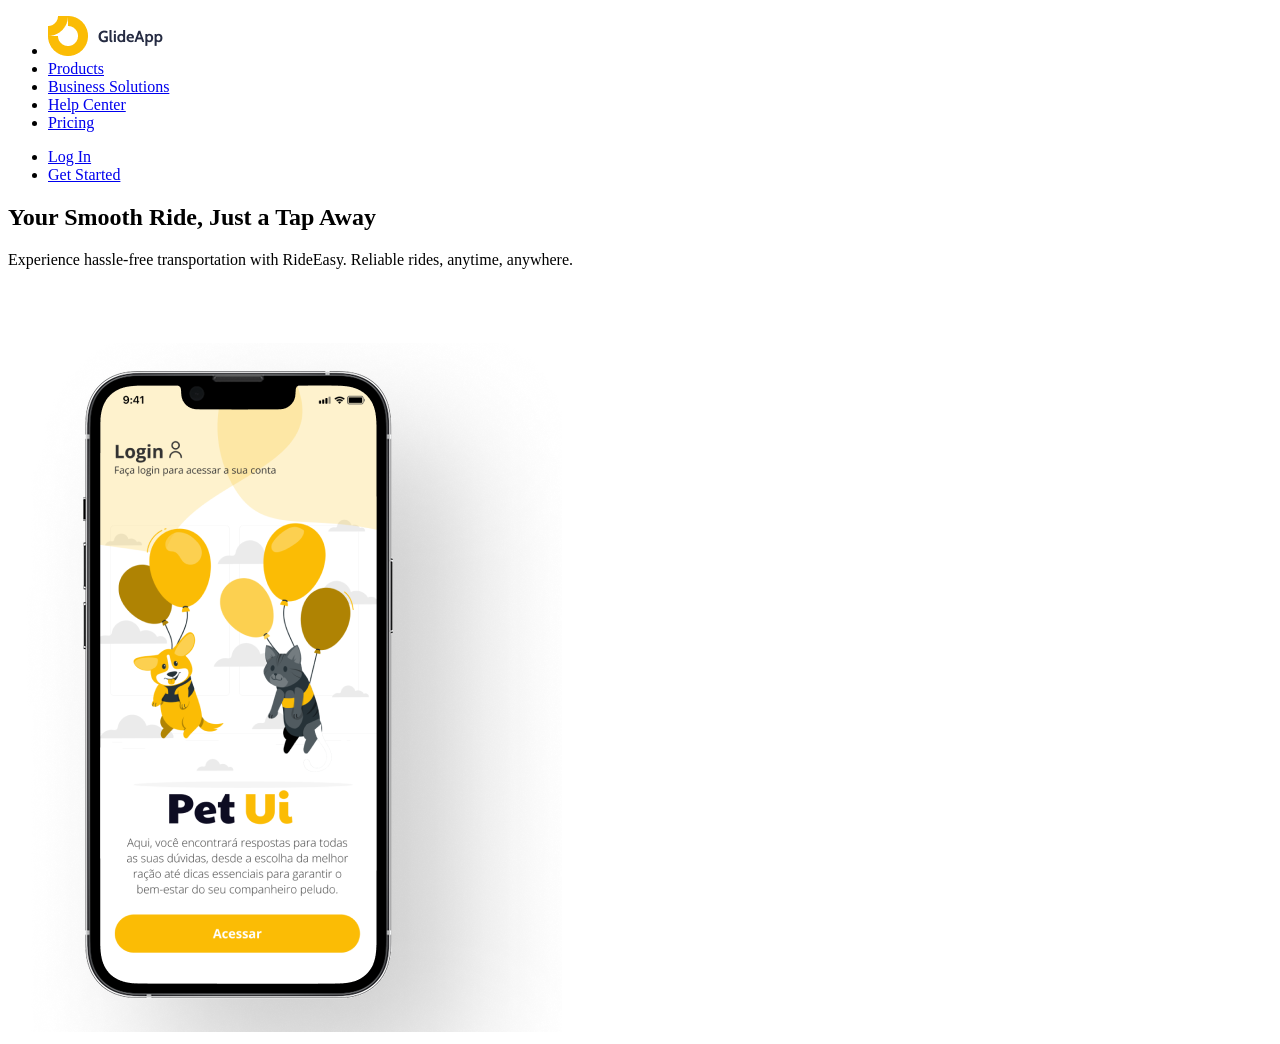
==== atv-taxi/index.html @ 649977d0 "Add initial HTML structure for taxi" ====
<!doctype html>
<html lang="en">
  <head>
    <meta charset="UTF-8" />
    <meta name="viewport" content="width=device-width, initial-scale=1.0" />
    <title>Taxi</title>
    <link rel="stylesheet" href="css/reset.css" />
    <link rel="stylesheet" href="css/styles.css" />
  </head>

  <body>
    <header>
      <nav>
        <ul>
          <li>
            <a href="index.html">
              <img src="img/images/logo-glide-app.png" alt="logo" />
            </a>
          </li>
          <li>
            <a href="#">Products</a>
          </li>
          <li>
            <a href="#">Business Solutions</a>
          </li>
          <li>
            <a href="#">Help Center</a>
          </li>
          <li>
            <a href="#">Pricing</a>
          </li>
        </ul>
        <ul>
          <li class="fonte-amarelo">
            <a href="#">Log In</a>
          </li>
          <li class="botao-amarelo">
            <a href="#">Get Started</a>
          </li>
        </ul>
      </nav>
    </header>
    <main>
      <section class="banner">
        <div class="texto">
          <h2>Your Smooth Ride, Just a Tap Away</h2>
          <p>
            Experience hassle-free transportation with RideEasy. Reliable rides, anytime, anywhere.
          </p>
          <p class="buttons">
            <a href="#"><img src="img/images/icon-button-google.svg" alt="icon" /></a>
            <a href="#"><img src="img/images/icon-apple-ios.svg" alt="" /></a>
          </p>
        </div>
        <div class="image,">
          <img src="img/images/iphone-pet-ui.png" alt="">
        </div>
      </section>
    </main>
  </body>
</html>
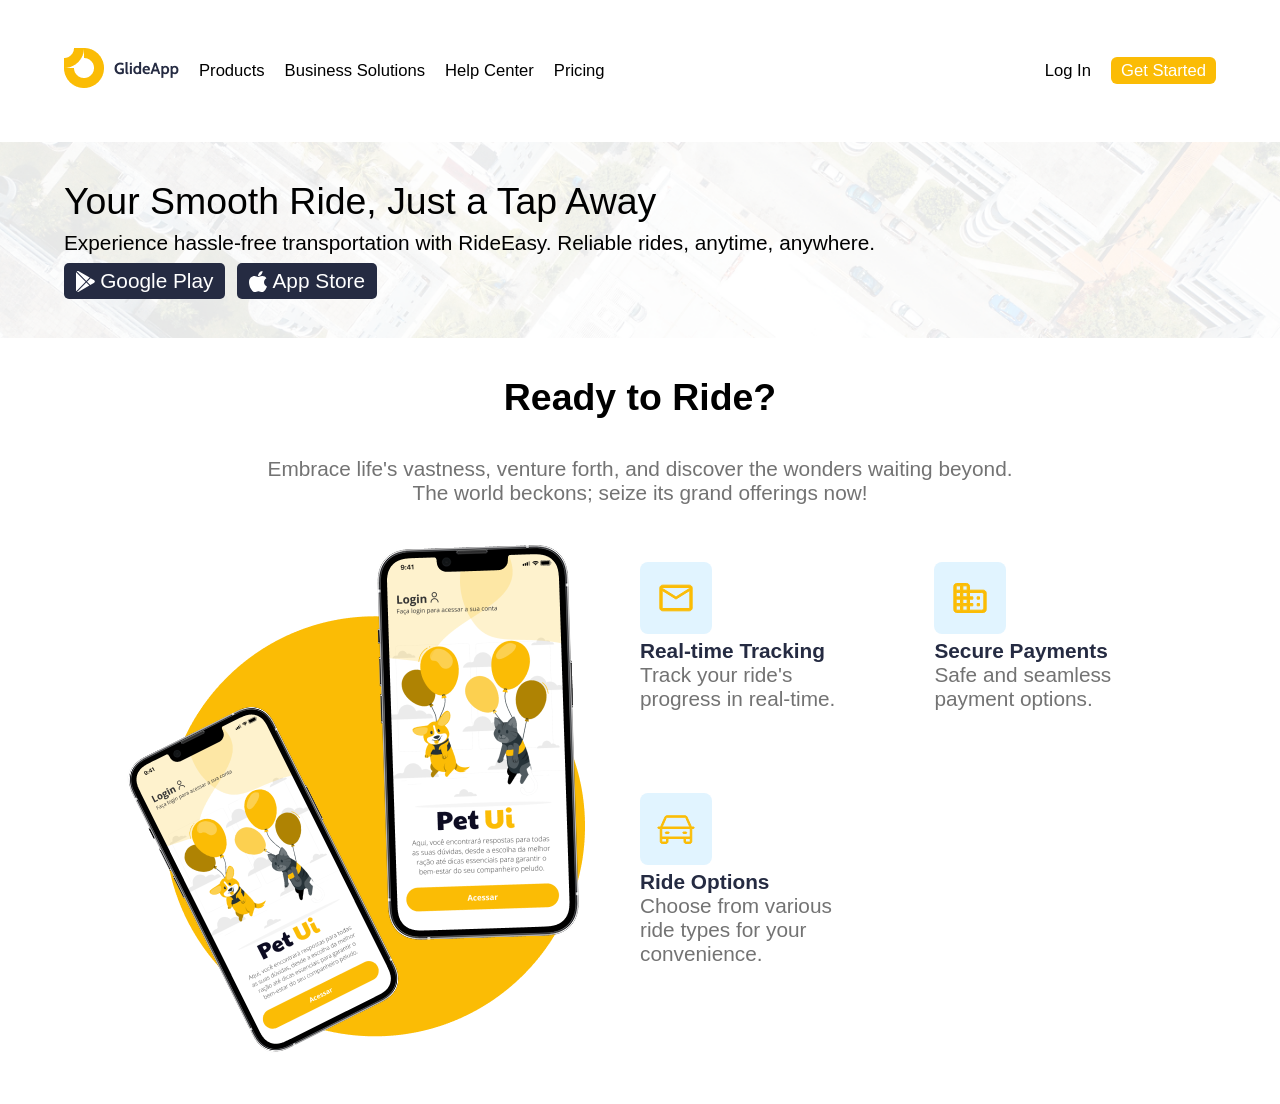
==== commit 95e360b3: "atualizações" ====
--- a/atv-taxi/index.html
+++ b/atv-taxi/index.html
@@ -45,15 +45,51 @@
         <div class="texto">
           <h2>Your Smooth Ride, Just a Tap Away</h2>
           <p>
-            Experience hassle-free transportation with RideEasy. Reliable rides, anytime, anywhere.
+            Experience hassle-free transportation with RideEasy. Reliable rides,
+            anytime, anywhere.
           </p>
           <p class="buttons">
-            <a href="#"><img src="img/images/icon-button-google.svg" alt="icon" /></a>
-            <a href="#"><img src="img/images/icon-apple-ios.svg" alt="" /></a>
+            <a href="#">
+              <img src="img/images/icon-button-google.svg" alt="icon" />
+              <span>Google Play</span>
+            </a>
+
+            <a href="#">
+              <img src="img/images/icon-apple-ios.svg" alt="" />
+              <span>App Store</span>
+            </a>
           </p>
         </div>
-        <div class="image,">
-          <img src="img/images/iphone-pet-ui.png" alt="">
+        <div class="imagem">
+          <img src="img/images/iphone-pet-ui.png" alt="phone" />
+        </div>
+      </section>
+      <section class="ready">
+        <h2>Ready to Ride?</h2>
+        <p>Embrace life's vastness, venture forth, and discover the wonders waiting beyond. The world beckons; seize its grand offerings now!</p>
+        <div>
+          <div class="imagem">                
+            <img src="img/images/smartphones-pet-uis.png" alt="phone">
+          </div>
+          <div class="lista">
+            <ul>
+              <li>
+                <img src="img/images/icon-back-blue-letter.svg" alt="carta">
+                <h3>Real-time Tracking</h3>
+                <p>Track your ride's progress in real-time.</p>
+              </li>
+              <li>
+                <img src="img/images/icon-back-blue-building.svg" alt="building">
+                <h3>Secure Payments</h3>
+                <p>Safe and seamless payment options.</p>
+              </li>
+              <li>
+                <img src="img/images/icon-back-blue-car.svg" alt="car">
+                <h3>Ride Options</h3>
+                <p>Choose from various ride types for your convenience.</p>
+              </li>
+            </ul>
+          </div>
         </div>
       </section>
     </main>
--- a/atv-taxi/css/styles.css
+++ b/atv-taxi/css/styles.css
@@ -0,0 +1,165 @@
+html {
+  font-size: clamp(1rem, calc(0.5rem + 1vw), 4rem);
+  font-family: 'Trebuchet MS', 'Lucida Sans Unicode', 'Lucida Grande', 'Lucida Sans', Arial, sans-serif;
+}
+
+header {
+  text-align: center;
+  padding: 3vw 5vw 3vw 5vw;
+}
+
+header nav ul li {
+  margin: 10px 0px;
+}
+
+header nav ul li fonte-amarelo {
+  color: #fbbc05;
+}
+
+header nav ul li.botao-amarelo a {
+  color: white;
+  background-color: #fbbc05;
+  padding: 4px 10px 4px 10px;
+  border-radius: 6px;
+}
+
+header nav ul li.botao-amarelo a:hover {
+    background: none;
+    border: 3px solid #fbbc05;
+    color: #a77d00;
+}
+
+header nav ul li a:hover {
+    color: #a77d00;
+}
+
+.banner {
+  background: url(../img/images/background-banner.png);
+  background-size: 100% auto;
+  padding: 3vw 5vw;
+}
+
+section.banner div.imagem {
+  display: none;
+}
+
+section.banner h2 {
+  font-size: 1.8rem;
+}
+
+section.banner p a {
+  background-color: #252b42;
+  display: inline-block;
+  padding: 6px 12px 6px 12px;
+  border-radius: 5px;
+  color: white;
+  display: flex;
+  align-items: center;
+}
+
+section.banner p {
+  display: flex;
+  gap: 12px;
+  margin: 8px 0 0 0;
+}
+
+section.banner p img {
+  height: 1rem;
+  display: inline-block;
+  margin: 0 5px 0 0;
+}
+
+.ready div.imagem {
+  display: none;
+}
+
+.ready {
+  text-align: center;
+  padding: 3vw 5vw;
+}
+
+.ready h2 {
+  font-size: 1.8rem;
+  font-weight: bold;
+}
+
+.ready p {
+  color: #737373;
+}
+
+.ready ul li {
+  margin: 18px 0 0 0;
+}
+
+.ready ul li h3 {
+  font-weight: bolder;
+  color: #252B42;
+}
+
+@media only screen and (min-width: 600px) {
+  header nav {
+    display: flex;
+    justify-content: space-between;
+    font-size: 0.8rem;
+    align-items: center;
+  }
+
+  header nav ul {
+    display: flex;
+    align-items: center;
+    gap: 20px;
+  }
+
+  header nav ul li a:hover {
+    color: #a77d00;
+  }
+
+
+  header nav ul li.botao-amarelo a:hover {
+    background: none;
+    border: 3px solid #fbbc05;
+  }
+
+  .banner div.imagem {
+    display: block;
+  }
+
+  .banner {
+    display: flex;
+    align-items: center;
+    justify-content: space-between;
+  }
+
+  .banner div.imagem img {
+    height: 45vw;
+  }
+
+  .ready div.imagem {
+    display: block;
+  }
+
+  .ready >div {
+    display: flex;
+  }
+
+  .ready div.lista ul {
+    display: flex;
+    gap: 5vw;
+    flex-wrap: wrap;
+    text-align: left;
+  }
+
+  .ready div.lista ul li {
+    width: 40%;
+  }
+
+  .ready div div {
+    width: 50%;
+  }
+
+  .ready >p {
+    padding: 3vw 15vw;
+  }
+
+}
+
